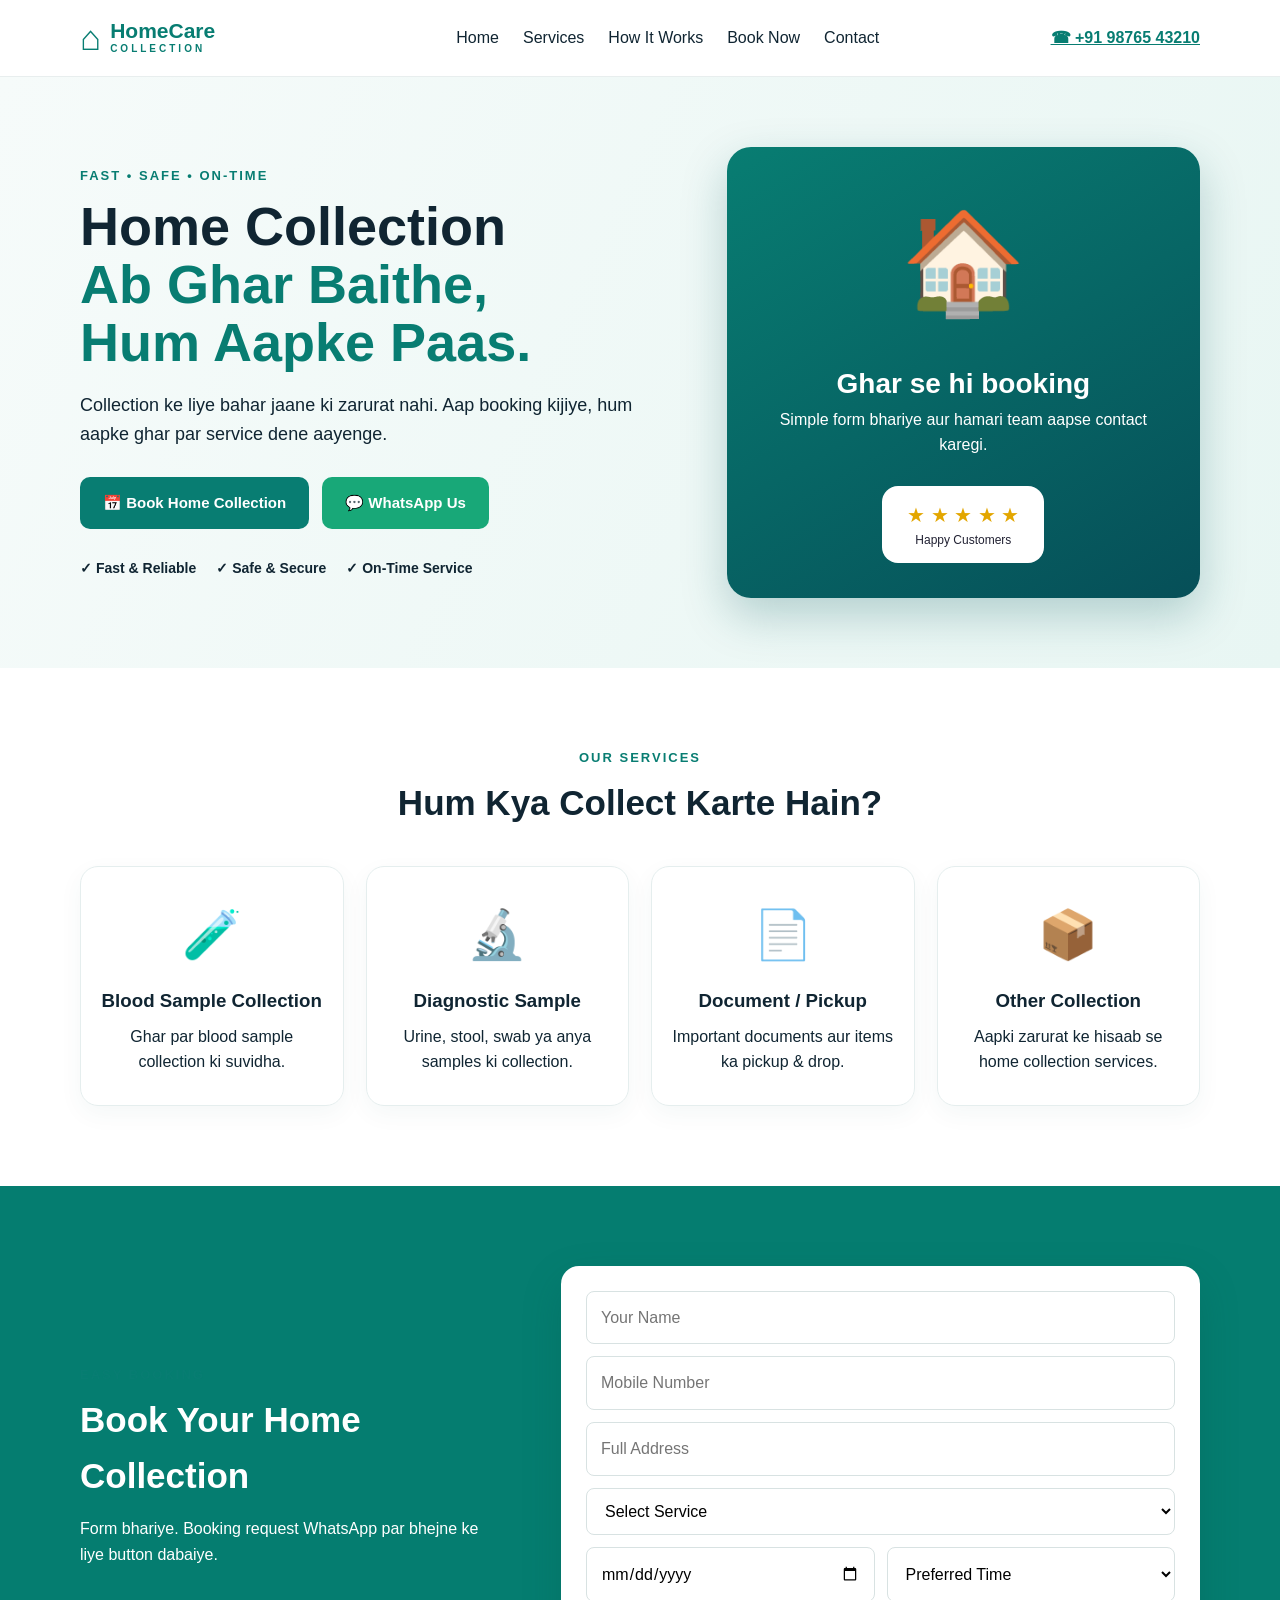
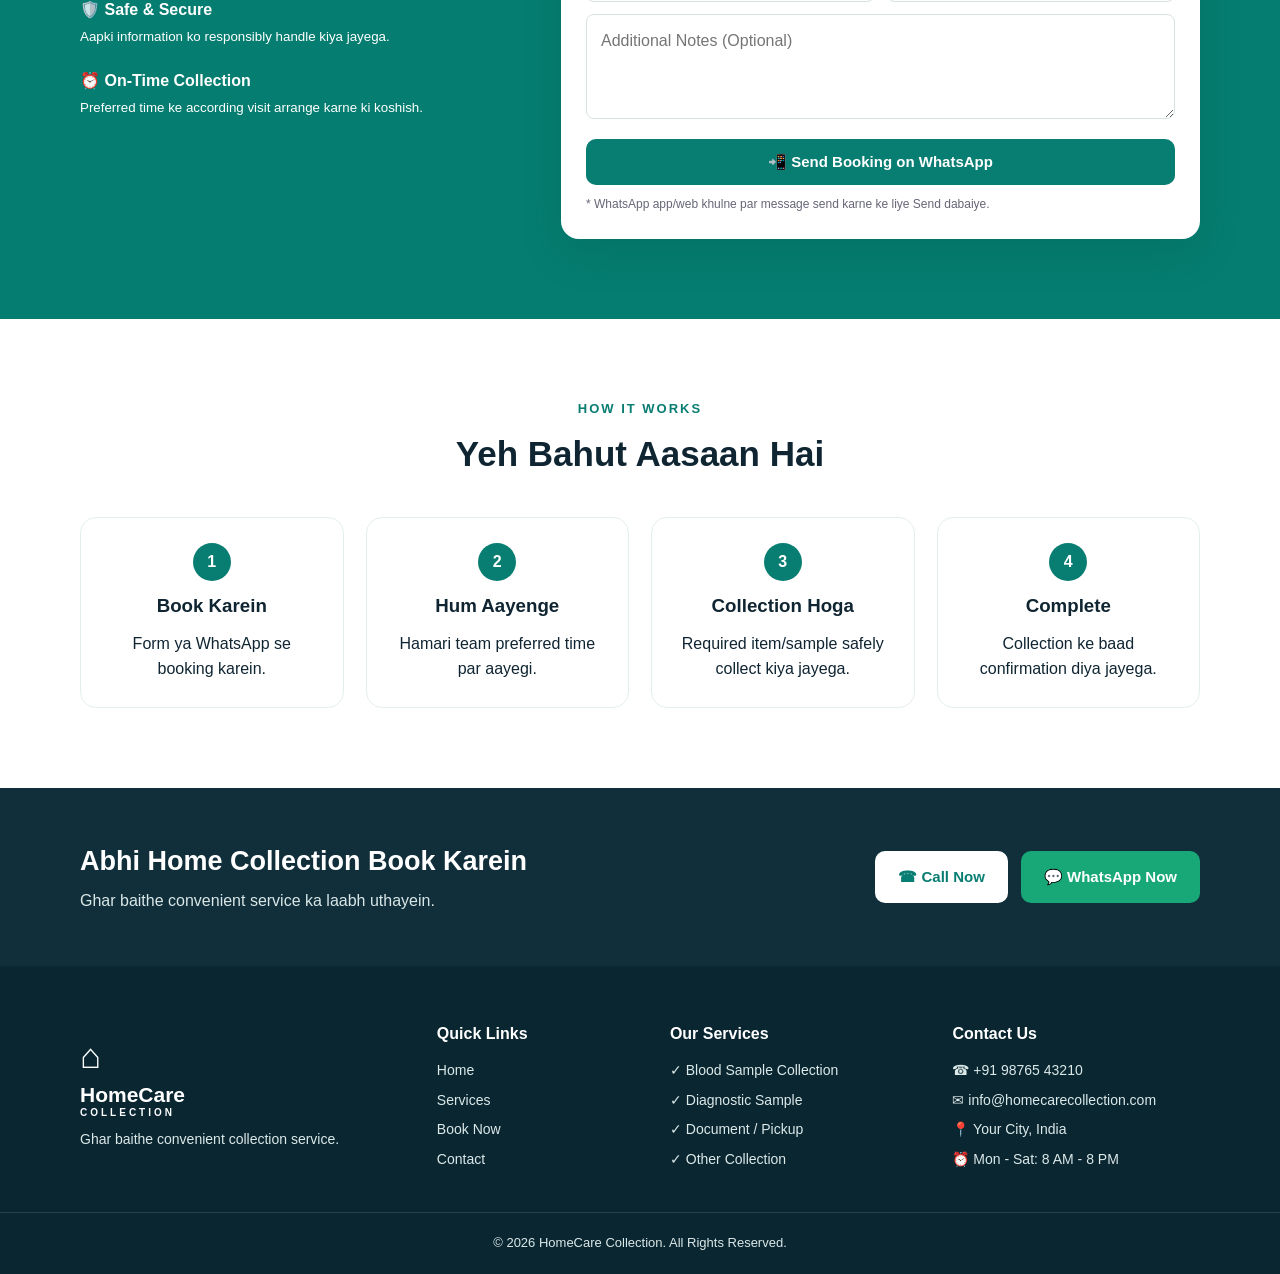
==== index.html @ 167d725e "Add files via upload" ====
<!DOCTYPE html>
<html lang="hi">
<head>
  <meta charset="UTF-8">
  <meta name="viewport" content="width=device-width, initial-scale=1.0">
  <title>HomeCare Collection | Ghar Baithe Collection Service</title>
  <meta name="description" content="HomeCare Collection - ghar baithe convenient collection service. Book your home collection online.">
  <link rel="stylesheet" href="style.css">
</head>
<body>
<header class="header">
  <div class="container nav">
    <a class="logo" href="#home">
      <span class="logo-icon">⌂</span>
      <span><b>HomeCare</b><small>COLLECTION</small></span>
    </a>
    <button class="menu" onclick="toggleMenu()">☰</button>
    <nav id="navLinks">
      <a href="#home">Home</a>
      <a href="#services">Services</a>
      <a href="#how">How It Works</a>
      <a href="#booking">Book Now</a>
      <a href="#contact">Contact</a>
    </nav>
    <a class="call-top" href="tel:+919876543210">☎ +91 98765 43210</a>
  </div>
</header>

<main>
<section id="home" class="hero">
  <div class="container hero-grid">
    <div class="hero-copy">
      <p class="eyebrow">FAST • SAFE • ON-TIME</p>
      <h1>Home Collection<br><span>Ab Ghar Baithe,<br>Hum Aapke Paas.</span></h1>
      <p class="lead">Collection ke liye bahar jaane ki zarurat nahi. Aap booking kijiye, hum aapke ghar par service dene aayenge.</p>
      <div class="hero-buttons">
        <a class="btn primary" href="#booking">📅 Book Home Collection</a>
        <a class="btn whatsapp" href="https://wa.me/919876543210?text=Namaste%2C%20mujhe%20Home%20Collection%20book%20karna%20hai." target="_blank">💬 WhatsApp Us</a>
      </div>
      <div class="trust-row">
        <span>✓ Fast & Reliable</span><span>✓ Safe & Secure</span><span>✓ On-Time Service</span>
      </div>
    </div>
    <div class="hero-card">
      <div class="person-icon">🏠</div>
      <div>
        <h3>Ghar se hi booking</h3>
        <p>Simple form bhariye aur hamari team aapse contact karegi.</p>
      </div>
      <div class="rating">★ ★ ★ ★ ★<small>Happy Customers</small></div>
    </div>
  </div>
</section>

<section id="services" class="section">
  <div class="container">
    <p class="eyebrow center">OUR SERVICES</p>
    <h2>Hum Kya Collect Karte Hain?</h2>
    <div class="cards">
      <article class="card"><div class="card-icon">🧪</div><h3>Blood Sample Collection</h3><p>Ghar par blood sample collection ki suvidha.</p></article>
      <article class="card"><div class="card-icon">🔬</div><h3>Diagnostic Sample</h3><p>Urine, stool, swab ya anya samples ki collection.</p></article>
      <article class="card"><div class="card-icon">📄</div><h3>Document / Pickup</h3><p>Important documents aur items ka pickup & drop.</p></article>
      <article class="card"><div class="card-icon">📦</div><h3>Other Collection</h3><p>Aapki zarurat ke hisaab se home collection services.</p></article>
    </div>
  </div>
</section>

<section id="booking" class="booking section">
  <div class="container booking-grid">
    <div>
      <p class="eyebrow">EASY BOOKING</p>
      <h2>Book Your Home Collection</h2>
      <p>Form bhariye. Booking request WhatsApp par bhejne ke liye button dabaiye.</p>
      <div class="benefits">
        <p>🛡️ <b>Safe & Secure</b><br><small>Aapki information ko responsibly handle kiya jayega.</small></p>
        <p>⏰ <b>On-Time Collection</b><br><small>Preferred time ke according visit arrange karne ki koshish.</small></p>
      </div>
    </div>
    <form id="bookingForm">
      <input id="name" type="text" placeholder="Your Name" required>
      <input id="phone" type="tel" placeholder="Mobile Number" required>
      <input id="address" type="text" placeholder="Full Address" required>
      <select id="service" required>
        <option value="">Select Service</option>
        <option>Blood Sample Collection</option>
        <option>Diagnostic Sample Collection</option>
        <option>Document / Pickup Collection</option>
        <option>Other Home Collection</option>
      </select>
      <div class="two">
        <input id="date" type="date" required>
        <select id="time" required>
          <option value="">Preferred Time</option>
          <option>8 AM - 11 AM</option><option>11 AM - 2 PM</option>
          <option>2 PM - 5 PM</option><option>5 PM - 8 PM</option>
        </select>
      </div>
      <textarea id="notes" placeholder="Additional Notes (Optional)" rows="3"></textarea>
      <button class="btn primary full" type="submit">📲 Send Booking on WhatsApp</button>
      <p class="form-note">* WhatsApp app/web khulne par message send karne ke liye Send dabaiye.</p>
    </form>
  </div>
</section>

<section id="how" class="section">
  <div class="container">
    <p class="eyebrow center">HOW IT WORKS</p><h2>Yeh Bahut Aasaan Hai</h2>
    <div class="steps">
      <div><b>1</b><h3>Book Karein</h3><p>Form ya WhatsApp se booking karein.</p></div>
      <div><b>2</b><h3>Hum Aayenge</h3><p>Hamari team preferred time par aayegi.</p></div>
      <div><b>3</b><h3>Collection Hoga</h3><p>Required item/sample safely collect kiya jayega.</p></div>
      <div><b>4</b><h3>Complete</h3><p>Collection ke baad confirmation diya jayega.</p></div>
    </div>
  </div>
</section>

<section id="contact" class="cta">
  <div class="container cta-inner">
    <div><h2>Abhi Home Collection Book Karein</h2><p>Ghar baithe convenient service ka laabh uthayein.</p></div>
    <div class="hero-buttons">
      <a class="btn light" href="tel:+919876543210">☎ Call Now</a>
      <a class="btn whatsapp" href="https://wa.me/919876543210" target="_blank">💬 WhatsApp Now</a>
    </div>
  </div>
</section>
</main>

<footer>
  <div class="container footer-grid">
    <div><a class="logo footer-logo" href="#home"><span class="logo-icon">⌂</span><span><b>HomeCare</b><small>COLLECTION</small></span></a><p>Ghar baithe convenient collection service.</p></div>
    <div><h4>Quick Links</h4><a href="#home">Home</a><a href="#services">Services</a><a href="#booking">Book Now</a><a href="#contact">Contact</a></div>
    <div><h4>Our Services</h4><p>✓ Blood Sample Collection</p><p>✓ Diagnostic Sample</p><p>✓ Document / Pickup</p><p>✓ Other Collection</p></div>
    <div><h4>Contact Us</h4><p>☎ +91 98765 43210</p><p>✉ info@homecarecollection.com</p><p>📍 Your City, India</p><p>⏰ Mon - Sat: 8 AM - 8 PM</p></div>
  </div>
  <div class="copyright">© 2026 HomeCare Collection. All Rights Reserved.</div>
</footer>

<script src="script.js"></script>
</body>
</html>
---- style.css ----
*{box-sizing:border-box;margin:0;padding:0}html{scroll-behavior:smooth}body{font-family:Arial,Helvetica,sans-serif;color:#102532;background:#fff;line-height:1.6}.container{width:min(1120px,92%);margin:auto}.header{position:sticky;top:0;z-index:20;background:#fff;border-bottom:1px solid #e8eeee}.nav{height:76px;display:flex;align-items:center;gap:28px}.logo{display:flex;align-items:center;gap:9px;text-decoration:none;color:#087d72;min-width:205px}.logo-icon{font-size:35px}.logo b{display:block;font-size:21px;line-height:1}.logo small{display:block;letter-spacing:3px;font-size:10px;font-weight:bold}.nav nav{display:flex;gap:24px;flex:1;justify-content:center}.nav nav a,footer a{color:inherit;text-decoration:none}.nav nav a:hover{color:#087d72}.call-top{color:#087d72;font-weight:bold;white-space:nowrap}.menu{display:none;border:0;background:none;font-size:25px}.hero{background:linear-gradient(115deg,#f6fbfa,#e8f6f3);padding:70px 0}.hero-grid{display:grid;grid-template-columns:1fr .8fr;gap:55px;align-items:center}.eyebrow{color:#087d72;font-weight:800;letter-spacing:2px;font-size:13px}.center{text-align:center}h1{font-size:54px;line-height:1.08;margin:10px 0 20px}h1 span{color:#087d72}h2{text-align:center;font-size:35px;margin:6px 0 35px}.lead{font-size:18px;max-width:620px}.hero-buttons{display:flex;gap:13px;flex-wrap:wrap;margin:28px 0}.btn{display:inline-block;border:0;border-radius:10px;padding:14px 23px;font-weight:800;text-decoration:none;cursor:pointer;font-size:15px}.primary{background:#087d72;color:white}.whatsapp{background:#18a878;color:#fff}.light{background:#fff;color:#087d72}.trust-row{display:flex;gap:20px;flex-wrap:wrap;font-size:14px;font-weight:bold}.hero-card{min-height:360px;border-radius:24px;background:linear-gradient(150deg,#087d72,#064f58);color:white;padding:35px;display:flex;flex-direction:column;justify-content:center;align-items:center;text-align:center;box-shadow:0 18px 45px #0a5b6040}.person-icon{font-size:100px;margin-bottom:20px}.hero-card h3{font-size:28px}.rating{margin-top:28px;background:#fff;color:#e3a600;border-radius:16px;padding:13px 25px;font-size:20px}.rating small{display:block;color:#223;font-size:12px}.section{padding:80px 0}.cards{display:grid;grid-template-columns:repeat(4,1fr);gap:22px}.card{padding:30px 20px;border:1px solid #e5eeee;border-radius:18px;text-align:center;box-shadow:0 8px 25px #0b55550c}.card-icon{font-size:48px}.card h3{margin:12px 0 8px}.booking{background:#057d70;color:#fff}.booking-grid{display:grid;grid-template-columns:.8fr 1.2fr;gap:55px;align-items:center}.booking h2{text-align:left;margin-bottom:12px}.booking form{background:#fff;padding:25px;border-radius:18px;color:#102532;box-shadow:0 15px 40px #004f4733}input,select,textarea{width:100%;padding:13px 14px;border:1px solid #d8e2e2;border-radius:8px;margin-bottom:12px;font:inherit;background:#fff}textarea{resize:vertical}.two{display:grid;grid-template-columns:1fr 1fr;gap:12px}.full{width:100%}.form-note{font-size:12px;color:#667;margin-top:10px}.benefits{margin-top:30px}.benefits p{margin:20px 0}.steps{display:grid;grid-template-columns:repeat(4,1fr);gap:22px}.steps>div{border:1px solid #e5eeee;padding:25px;border-radius:16px;text-align:center}.steps b{display:inline-grid;place-items:center;width:38px;height:38px;background:#087d72;color:#fff;border-radius:50%}.steps h3{margin:10px 0}.cta{background:#102f3b;color:#fff;padding:35px 0}.cta-inner{display:flex;justify-content:space-between;align-items:center;gap:20px}.cta h2{text-align:left;margin:0 0 5px;font-size:27px}.cta p{color:#d9e7e7}footer{background:#092631;color:#dce9e9;padding:55px 0 20px}.footer-grid{display:grid;grid-template-columns:1.3fr .8fr 1fr 1fr;gap:35px}.footer-grid h4{color:#fff;margin-bottom:13px}.footer-grid a,.footer-grid p{display:block;margin:7px 0;font-size:14px}.footer-logo{color:#fff}.copyright{text-align:center;border-top:1px solid #24434c;margin-top:35px;padding-top:20px;font-size:13px}@media(max-width:850px){.nav nav{display:none;position:absolute;top:76px;left:0;right:0;background:#fff;padding:18px;flex-direction:column;text-align:center;border-bottom:1px solid #ddd}.nav nav.open{display:flex}.menu{display:block;margin-left:auto}.call-top{display:none}.hero-grid,.booking-grid{grid-template-columns:1fr}.cards{grid-template-columns:1fr 1fr}.steps{grid-template-columns:1fr 1fr}h1{font-size:42px}.hero{padding:50px 0}.booking h2{text-align:left}.footer-grid{grid-template-columns:1fr 1fr}.cta-inner{flex-direction:column;align-items:flex-start}}@media(max-width:520px){.cards,.steps,.footer-grid,.two{grid-template-columns:1fr}.nav{height:68px}.nav nav{top:68px}h1{font-size:35px}h2{font-size:29px}.section{padding:55px 0}.hero-buttons .btn{width:100%;text-align:center}.hero-card{min-height:280px}.trust-row{display:block}.trust-row span{display:block;margin:7px 0}}
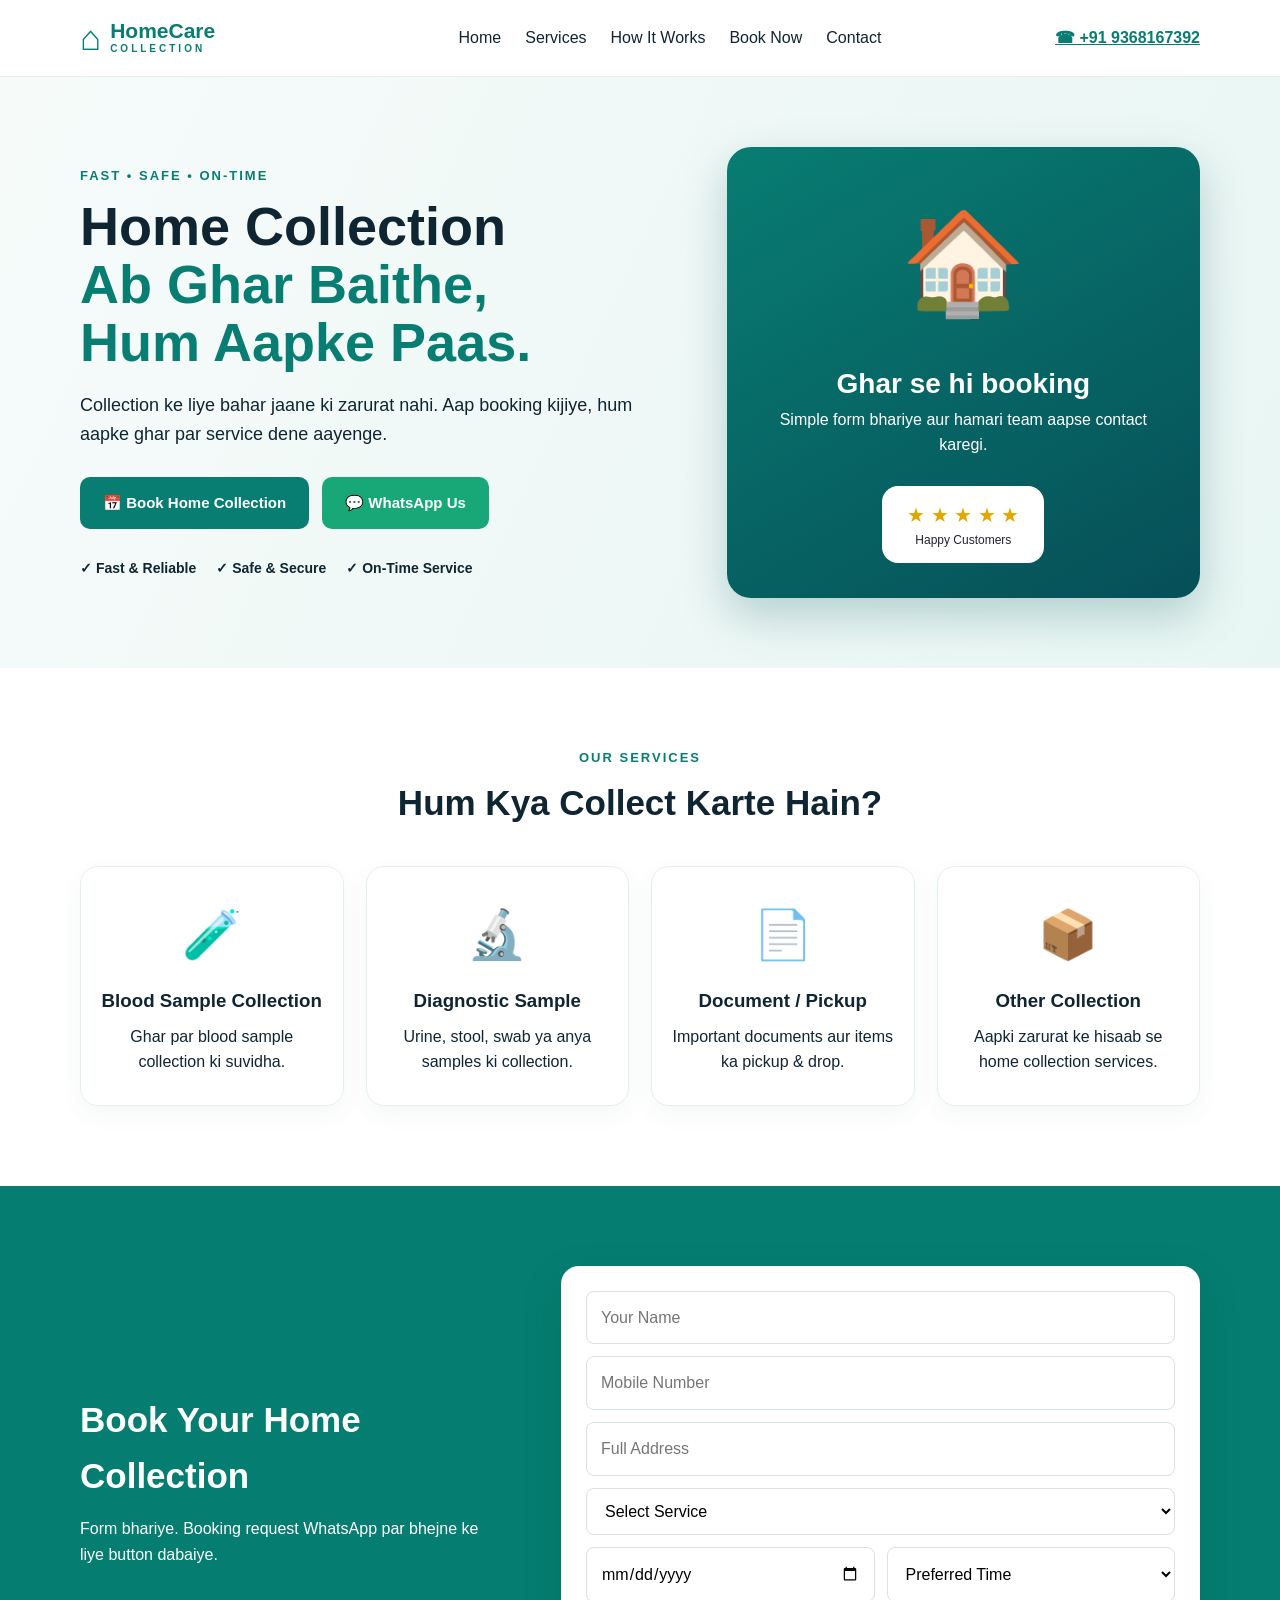
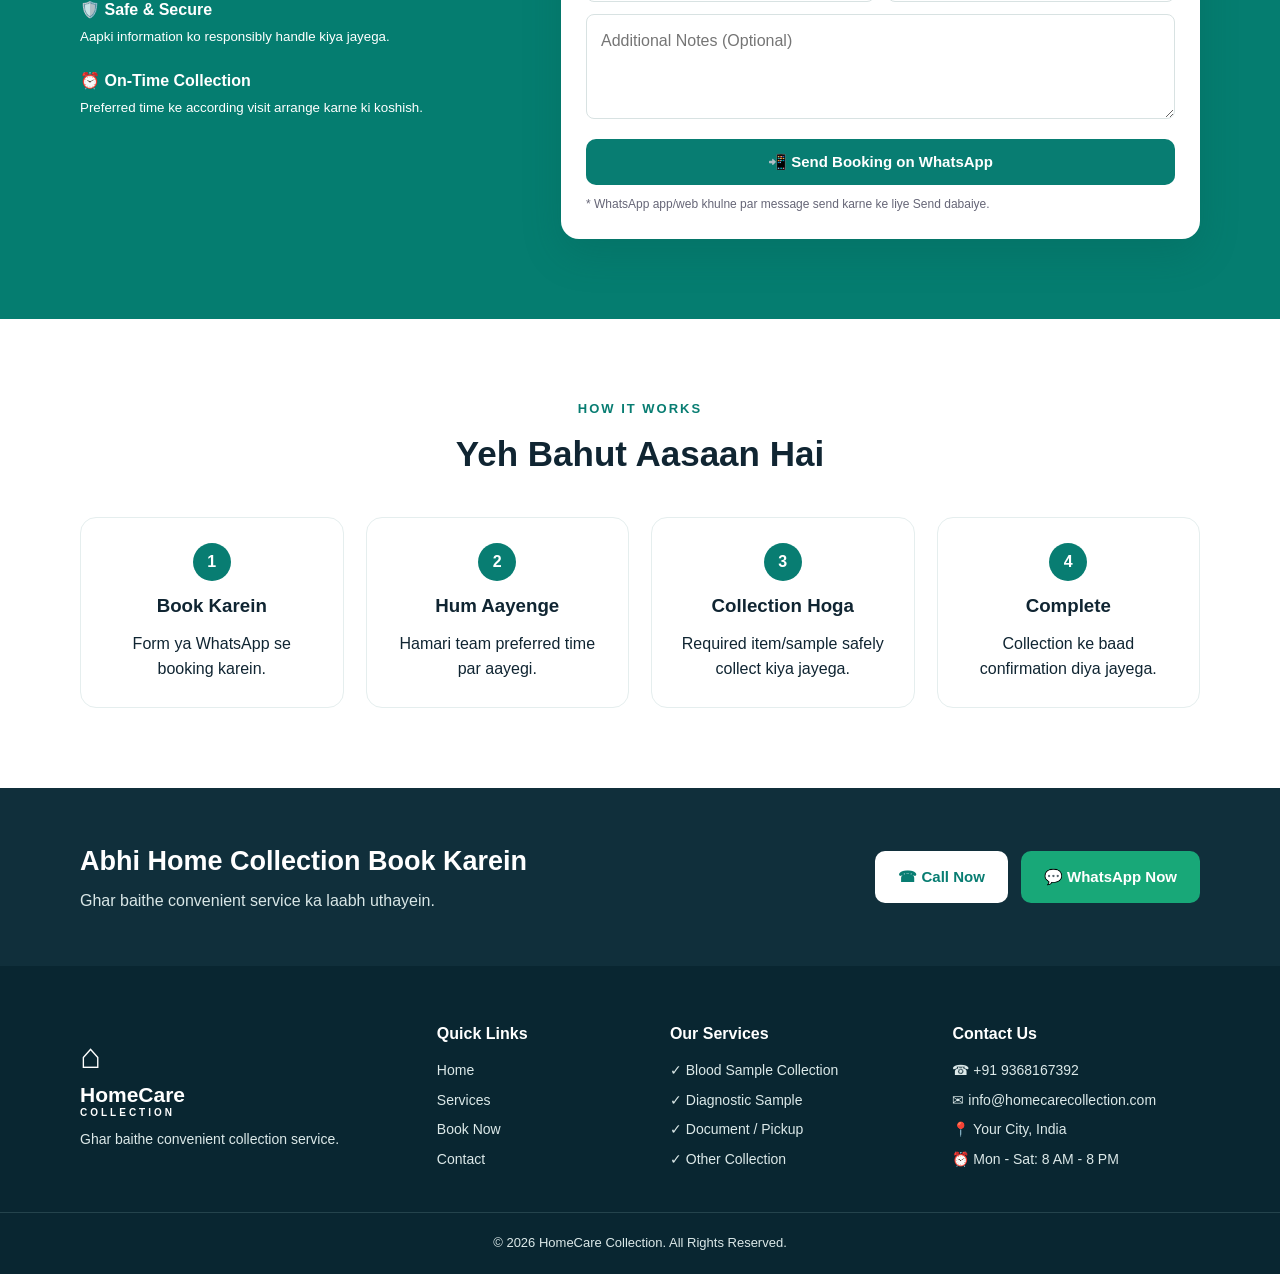
==== commit e3927b45: "Update contact information and WhatsApp links" ====
--- a/index.html
+++ b/index.html
@@ -22,7 +22,7 @@
       <a href="#booking">Book Now</a>
       <a href="#contact">Contact</a>
     </nav>
-    <a class="call-top" href="tel:+919876543210">☎ +91 98765 43210</a>
+    <a class="call-top" href="tel:+919368167392">☎ +91 9368167392</a>
   </div>
 </header>
 
@@ -35,7 +35,7 @@
       <p class="lead">Collection ke liye bahar jaane ki zarurat nahi. Aap booking kijiye, hum aapke ghar par service dene aayenge.</p>
       <div class="hero-buttons">
         <a class="btn primary" href="#booking">📅 Book Home Collection</a>
-        <a class="btn whatsapp" href="https://wa.me/919876543210?text=Namaste%2C%20mujhe%20Home%20Collection%20book%20karna%20hai." target="_blank">💬 WhatsApp Us</a>
+        <a class="btn whatsapp" href="https://wa.me/919368167392?text=Namaste%2C%20mujhe%20Home%20Collection%20book%20karna%20hai." target="_blank">💬 WhatsApp Us</a>
       </div>
       <div class="trust-row">
         <span>✓ Fast & Reliable</span><span>✓ Safe & Secure</span><span>✓ On-Time Service</span>
@@ -118,8 +118,8 @@
   <div class="container cta-inner">
     <div><h2>Abhi Home Collection Book Karein</h2><p>Ghar baithe convenient service ka laabh uthayein.</p></div>
     <div class="hero-buttons">
-      <a class="btn light" href="tel:+919876543210">☎ Call Now</a>
-      <a class="btn whatsapp" href="https://wa.me/919876543210" target="_blank">💬 WhatsApp Now</a>
+      <a class="btn light" href="tel:+919368167392">☎ Call Now</a>
+      <a class="btn whatsapp" href="https://wa.me/919368167392" target="_blank">💬 WhatsApp Now</a>
     </div>
   </div>
 </section>
@@ -130,11 +130,11 @@
     <div><a class="logo footer-logo" href="#home"><span class="logo-icon">⌂</span><span><b>HomeCare</b><small>COLLECTION</small></span></a><p>Ghar baithe convenient collection service.</p></div>
     <div><h4>Quick Links</h4><a href="#home">Home</a><a href="#services">Services</a><a href="#booking">Book Now</a><a href="#contact">Contact</a></div>
     <div><h4>Our Services</h4><p>✓ Blood Sample Collection</p><p>✓ Diagnostic Sample</p><p>✓ Document / Pickup</p><p>✓ Other Collection</p></div>
-    <div><h4>Contact Us</h4><p>☎ +91 98765 43210</p><p>✉ info@homecarecollection.com</p><p>📍 Your City, India</p><p>⏰ Mon - Sat: 8 AM - 8 PM</p></div>
+    <div><h4>Contact Us</h4><p>☎ +91 9368167392</p><p>✉ info@homecarecollection.com</p><p>📍 Your City, India</p><p>⏰ Mon - Sat: 8 AM - 8 PM</p></div>
   </div>
   <div class="copyright">© 2026 HomeCare Collection. All Rights Reserved.</div>
 </footer>
 
 <script src="script.js"></script>
 </body>
-</html>+</html>
